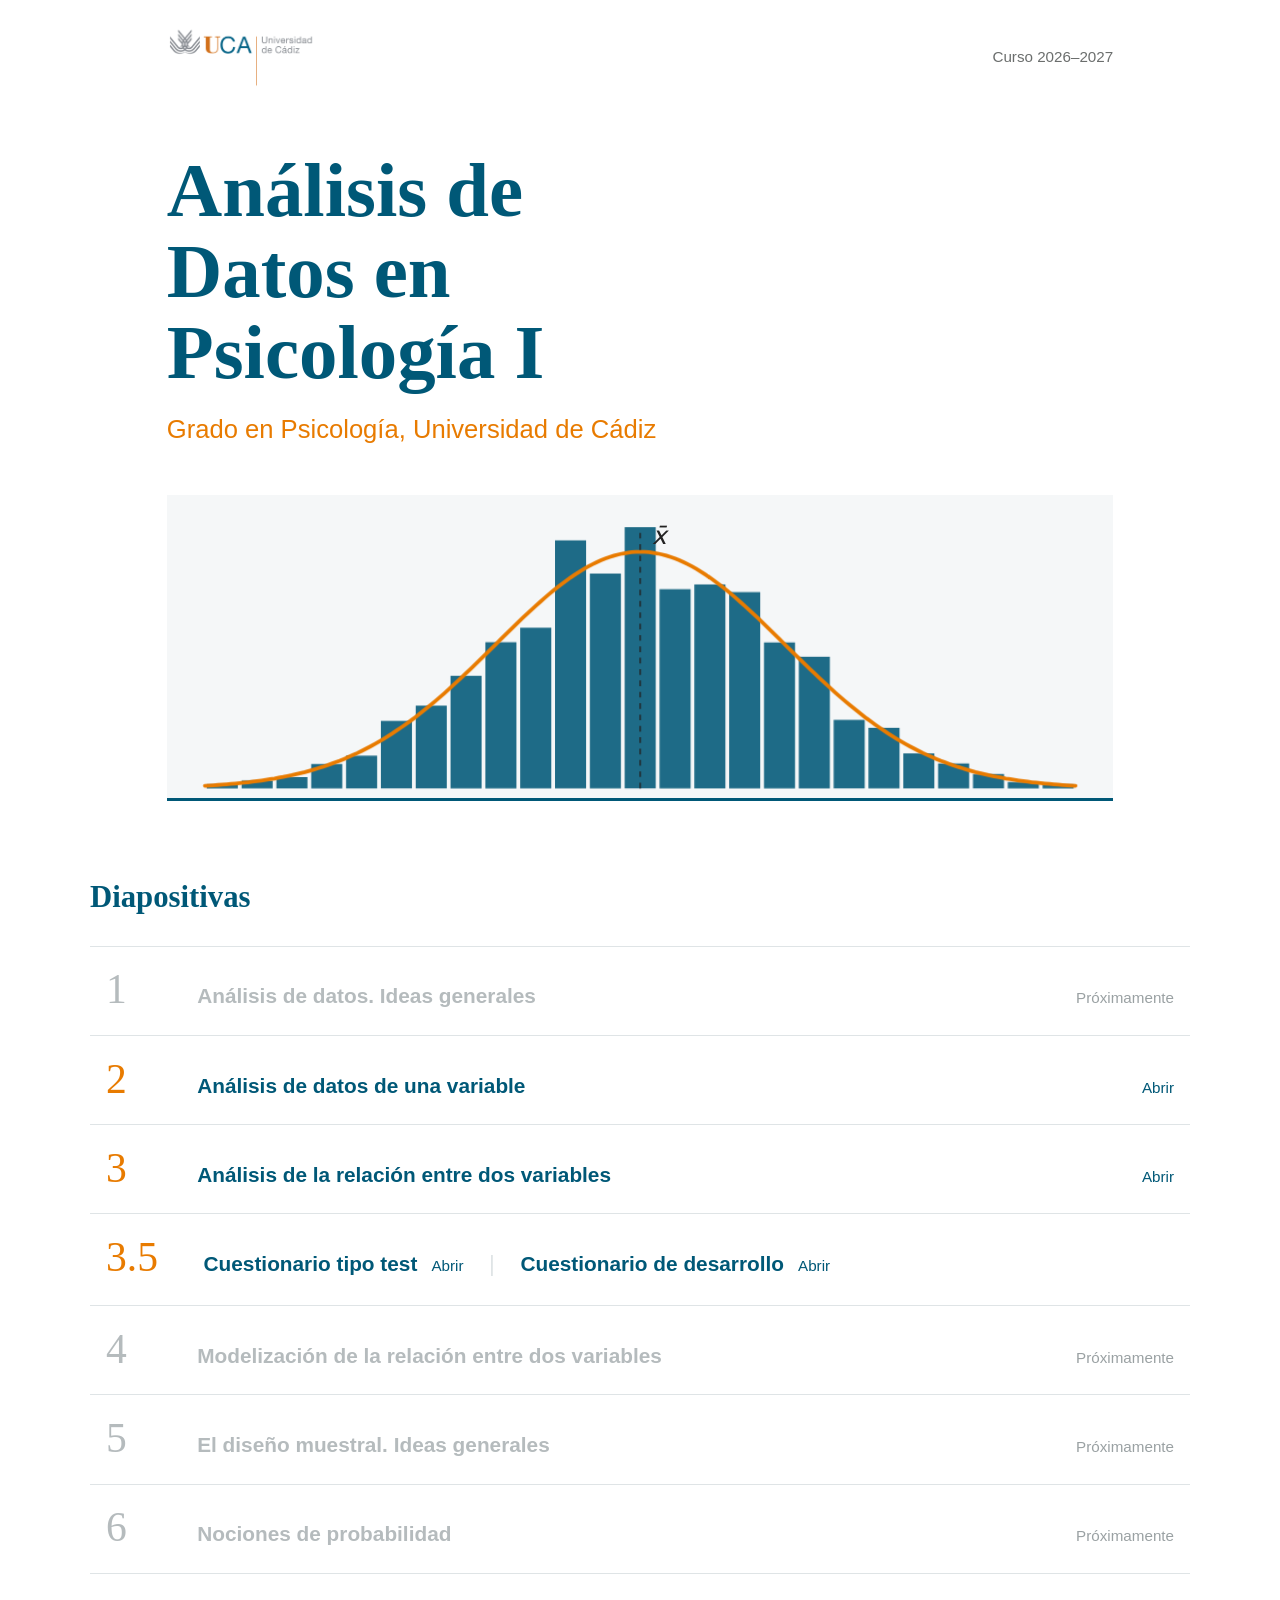
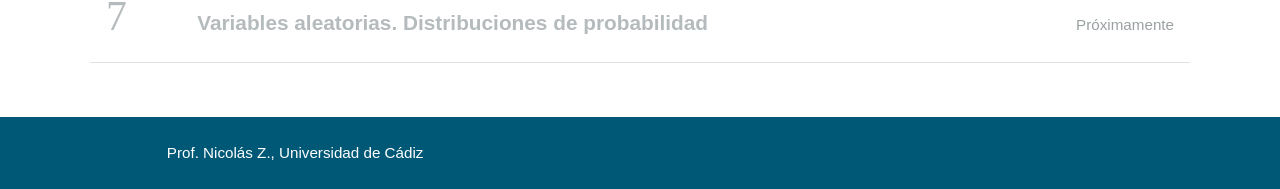
==== docs/index.html @ 60ba3caf "Changes to be committed: 1. new file: qr_code.png 2. modified: docs/[T4]_Modelizacion.html to includ" ====
<!DOCTYPE html>
<html lang="es">
<head>
<meta charset="UTF-8">
<meta name="viewport" content="width=device-width, initial-scale=1">
<title>Análisis de Datos en Psicología I</title>
<style>
    /* Mismos colores que estilo.css */
    :root {
        --uca-blue: #005877;
        --uca-orange: #E87B00;
        --uca-gray: #6B6E6D;
        --light-gray: #f5f7f8;
        --ink: #222;
        --line: #dfe4e6;
    }

    * { box-sizing: border-box; }

    body {
        margin: 0;
        font-family: Arial, sans-serif;
        color: var(--ink);
        background: white;
        line-height: 1.6;
    }

    .wrap {
        max-width: 1100px;
        margin: 0 auto;
        padding: 0 6vw;
    }

    /* ---------- Cabecera ---------- */

    header .wrap {
        display: flex;
        justify-content: space-between;
        align-items: center;
        padding-top: 28px;
        padding-bottom: 28px;
    }

    #logo {
        width: 150px;
        height: auto;
    }

    .curso {
        color: var(--uca-gray);
        font-size: 0.95rem;
    }

    /* ---------- Portada ---------- */

    .hero {
        padding-top: 4vh;
    }

    h1 {
        font-family: Georgia, serif;
        color: var(--uca-blue);
        font-size: clamp(2.6rem, 6vw, 5rem);
        line-height: 1.05;
        margin: 0;
        max-width: 14ch;
    }

    .hero h2 {
        color: var(--uca-orange);
        font-weight: normal;
        font-size: clamp(1.2rem, 2vw, 1.6rem);
        margin: 1rem 0 0 0;
    }

    /* Histograma con curva normal */
    .grafico {
        margin-top: 5vh;
        background: var(--light-gray);
        border-bottom: 3px solid var(--uca-blue);
    }

    .grafico svg {
        display: block;
        width: 100%;
        height: auto;
    }

    .barra {
        fill: var(--uca-blue);
        opacity: 0.88;
        transform-box: fill-box;
        transform-origin: bottom;
        animation: crecer 0.7s cubic-bezier(.2,.7,.3,1) both;
    }

    .curva {
        fill: none;
        stroke: var(--uca-orange);
        stroke-width: 4;
        stroke-linecap: round;
        stroke-dasharray: 2000;
        stroke-dashoffset: 2000;
        animation: trazar 1.4s ease-out 1s forwards;
    }

    .media {
        stroke: var(--ink);
        stroke-width: 1.5;
        stroke-dasharray: 6 6;
        opacity: 0;
        animation: aparecer 0.5s ease 2.2s forwards;
    }

    .etiqueta {
        font-family: Georgia, serif;
        font-style: italic;
        font-size: 26px;
        fill: var(--ink);
        opacity: 0;
        animation: aparecer 0.5s ease 2.2s forwards;
    }

    @keyframes crecer  { from { transform: scaleY(0); } to { transform: scaleY(1); } }
    @keyframes trazar  { to { stroke-dashoffset: 0; } }
    @keyframes aparecer { to { opacity: 1; } }

    @media (prefers-reduced-motion: reduce) {
        .barra, .curva, .media, .etiqueta { animation: none; }
        .curva { stroke-dashoffset: 0; }
        .media, .etiqueta { opacity: 1; }
    }

    /* ---------- Lista de temas ---------- */

    .temas-seccion {
        padding: 8vh 0 6vh;
    }

    .temas-seccion > h3 {
        font-family: Georgia, serif;
        color: var(--uca-blue);
        font-size: clamp(1.6rem, 2.4vw, 2.2rem);
        margin: 0 0 1.5rem 0;
    }

    ol.temas {
        list-style: none;
        margin: 0;
        padding: 0;
        counter-reset: tema;
        border-top: 1px solid var(--line);
    }

    ol.temas li {
        counter-increment: tema;
        border-bottom: 1px solid var(--line);
    }

    .fila {
        display: grid;
        grid-template-columns: 4.5rem 1fr auto;
        align-items: baseline;
        gap: 1.2rem;
        padding: 1.4rem 1rem;
        color: inherit;
        text-decoration: none;
        transition: background-color 0.2s;
    }

    .fila::before {
        content: counter(tema);
        font-family: Georgia, serif;
        font-size: 2.6rem;
        line-height: 1;
        color: var(--uca-orange);
    }

    .fila strong {
        display: block;
        font-size: 1.3rem;
        color: var(--uca-blue);
    }

    .fila em {
        font-style: normal;
        font-size: 0.95rem;
        white-space: nowrap;
        color: var(--uca-blue);
    }

    a.fila:hover {
        background: var(--light-gray);
    }

    a.fila:hover em {
        text-decoration: underline;
    }

    a.fila:focus-visible {
        outline: 3px solid var(--uca-orange);
        outline-offset: -3px;
    }

    /* Filas intermedias (p. ej. 3.5) con varias opciones */
    ol.temas li.extra {
        counter-increment: none;
    }

    li.extra .fila::before {
        content: attr(data-num);
    }

    .opciones {
        grid-column: 2 / -1;
        display: flex;
        flex-wrap: wrap;
        align-items: baseline;
        gap: 0.6rem 1.2rem;
    }

    .opciones a {
        color: inherit;
        text-decoration: none;
        padding: 0.2rem 0.4rem;
        border-radius: 4px;
        transition: background-color 0.2s;
    }

    .opciones a strong {
        display: inline;
        margin-right: 0.6rem;
    }

    .opciones a:hover {
        background: var(--light-gray);
    }

    .opciones a:hover em {
        text-decoration: underline;
    }

    .opciones a:focus-visible {
        outline: 3px solid var(--uca-orange);
    }

    .opciones .sep {
        color: var(--line);
        font-size: 1.4rem;
    }

    /* Temas todavía no publicados */
    li.pendiente .fila::before,
    li.pendiente .fila strong {
        color: #b5bbbd;
    }

    li.pendiente .fila em {
        color: #9aa1a3;
    }

    /* ---------- Pie ---------- */

    footer {
        background: var(--uca-blue);
        color: white;
        font-size: 0.95rem;
    }

    footer .wrap {
        padding-top: 24px;
        padding-bottom: 24px;
    }

    footer p { margin: 0; }

    /* ---------- Móvil ---------- */

    @media (max-width: 640px) {
        #logo { width: 110px; }
        .fila {
            grid-template-columns: 3rem 1fr;
            padding: 1.1rem 0.5rem;
        }
        .fila::before { font-size: 2rem; }
        .fila em { grid-column: 2; }
    }
</style>
</head>
<body>

<header>
    <div class="wrap">
        <!-- Cambia la ruta si tu logo tiene otro nombre -->
        <img id="logo" src="LogoUca.png" alt="Universidad de Cádiz">
        <span class="curso">Curso 2026–2027</span>
    </div>
</header>

<main>
    <section class="hero wrap">
        <h1>Análisis de Datos en Psicología I</h1>
        <h2>Grado en Psicología, Universidad de Cádiz</h2>

        <div class="grafico" aria-hidden="true">
            <svg id="histograma" viewBox="0 0 1000 320" preserveAspectRatio="xMidYMax meet"></svg>
        </div>
    </section>

    <section class="temas-seccion wrap">
        <h3>Diapositivas</h3>

        <!--
            Cada tema es un <li>.
            Publicado:  <li><a class="fila" href="temaN.html">...</a></li>
            Pendiente:  <li class="pendiente"><div class="fila">...</div></li>
            El número se pone solo, según el orden de la lista.
        -->
        <ol class="temas">
            <li class="pendiente">
                <div class="fila">
                    <strong>Análisis de datos. Ideas generales</strong>
                    <em>Próximamente</em>
                </div>
            </li>
            <li>
                <a class="fila" href="[T2]_Univariante.html">
                    <strong>Análisis de datos de una variable</strong>
                    <em>Abrir</em>
                </a>
            </li>
            <li>
                <a class="fila" href="[T3]_Bivariante.html">
                    <strong>Análisis de la relación entre dos variables</strong>
                    <em>Abrir</em>
                </a>
            </li>
            <!-- Fila intermedia: no cuenta en la numeración, usa el número de data-num -->
            <li class="extra">
                <div class="fila" data-num="3.5">
                    <span class="opciones">
                        <a href="[T3.5]_Cuestionario_tipo_test.html">
                            <strong>Cuestionario tipo test</strong>
                            <em>Abrir</em>
                        </a>
                        <span class="sep">|</span>
                        <a href="[T3.5]_Cuestionario_desarrollo.html">
                            <strong>Cuestionario de desarrollo</strong>
                            <em>Abrir</em>
                        </a>
                    </span>
                </div>
            </li>

            <li class="pendiente">
                <div class="fila" href="[T4]_Modelizacion.html">
                    <strong>Modelización de la relación entre dos variables</strong>
                    <em>Próximamente</em>
                </div>
            </li>
            <li class="pendiente">
                <div class="fila">
                    <strong>El diseño muestral. Ideas generales</strong>
                    <em>Próximamente</em>
                </div>
            </li>
            <li class="pendiente">
                <div class="fila">
                    <strong>Nociones de probabilidad</strong>
                    <em>Próximamente</em>
                </div>
            </li>
            <li class="pendiente">
                <div class="fila">
                    <strong>Variables aleatorias. Distribuciones de probabilidad</strong>
                    <em>Próximamente</em>
                </div>
            </li>
        </ol>
    </section>
</main>

<footer>
    <div class="wrap">
        <p>Prof. Nicolás Z., Universidad de Cádiz</p>
    </div>
</footer>

<script>
    // Histograma de una muestra "normal" con su curva de densidad
    (function () {
        const svg = document.getElementById("histograma");
        const ns = "http://www.w3.org/2000/svg";
        const W = 1000, H = 320, base = H - 10, alto = 250;
        const nBarras = 25, margen = 40;
        const ancho = (W - 2 * margen) / nBarras;
        const pdf = z => Math.exp(-z * z / 2);

        // Barras: densidad normal con un poco de "ruido de muestra" fijo
        for (let i = 0; i < nBarras; i++) {
            const z = -3 + 6 * (i + 0.5) / nBarras;
            const ruido = 1 + 0.13 * Math.sin(i * 2.7) + 0.07 * Math.cos(i * 5.1);
            const h = alto * pdf(z) * ruido;
            const r = document.createElementNS(ns, "rect");
            r.setAttribute("class", "barra");
            r.setAttribute("x", margen + i * ancho + 2);
            r.setAttribute("y", base - h);
            r.setAttribute("width", ancho - 4);
            r.setAttribute("height", h);
            r.style.animationDelay = (0.04 * i) + "s";
            svg.appendChild(r);
        }

        // Curva normal
        let d = "";
        for (let k = 0; k <= 200; k++) {
            const z = -3 + 6 * k / 200;
            const x = margen + (W - 2 * margen) * k / 200;
            const y = base - alto * pdf(z);
            d += (k === 0 ? "M" : "L") + x.toFixed(1) + " " + y.toFixed(1);
        }
        const curva = document.createElementNS(ns, "path");
        curva.setAttribute("class", "curva");
        curva.setAttribute("d", d);
        svg.appendChild(curva);

        // Línea de la media
        const linea = document.createElementNS(ns, "line");
        linea.setAttribute("class", "media");
        linea.setAttribute("x1", W / 2); linea.setAttribute("x2", W / 2);
        linea.setAttribute("y1", base);  linea.setAttribute("y2", base - alto - 25);
        svg.appendChild(linea);

        const texto = document.createElementNS(ns, "text");
        texto.setAttribute("class", "etiqueta");
        texto.setAttribute("x", W / 2 + 12);
        texto.setAttribute("y", base - alto - 8);
        texto.textContent = "x\u0304";
        svg.appendChild(texto);
    })();
</script>

</body>
</html>
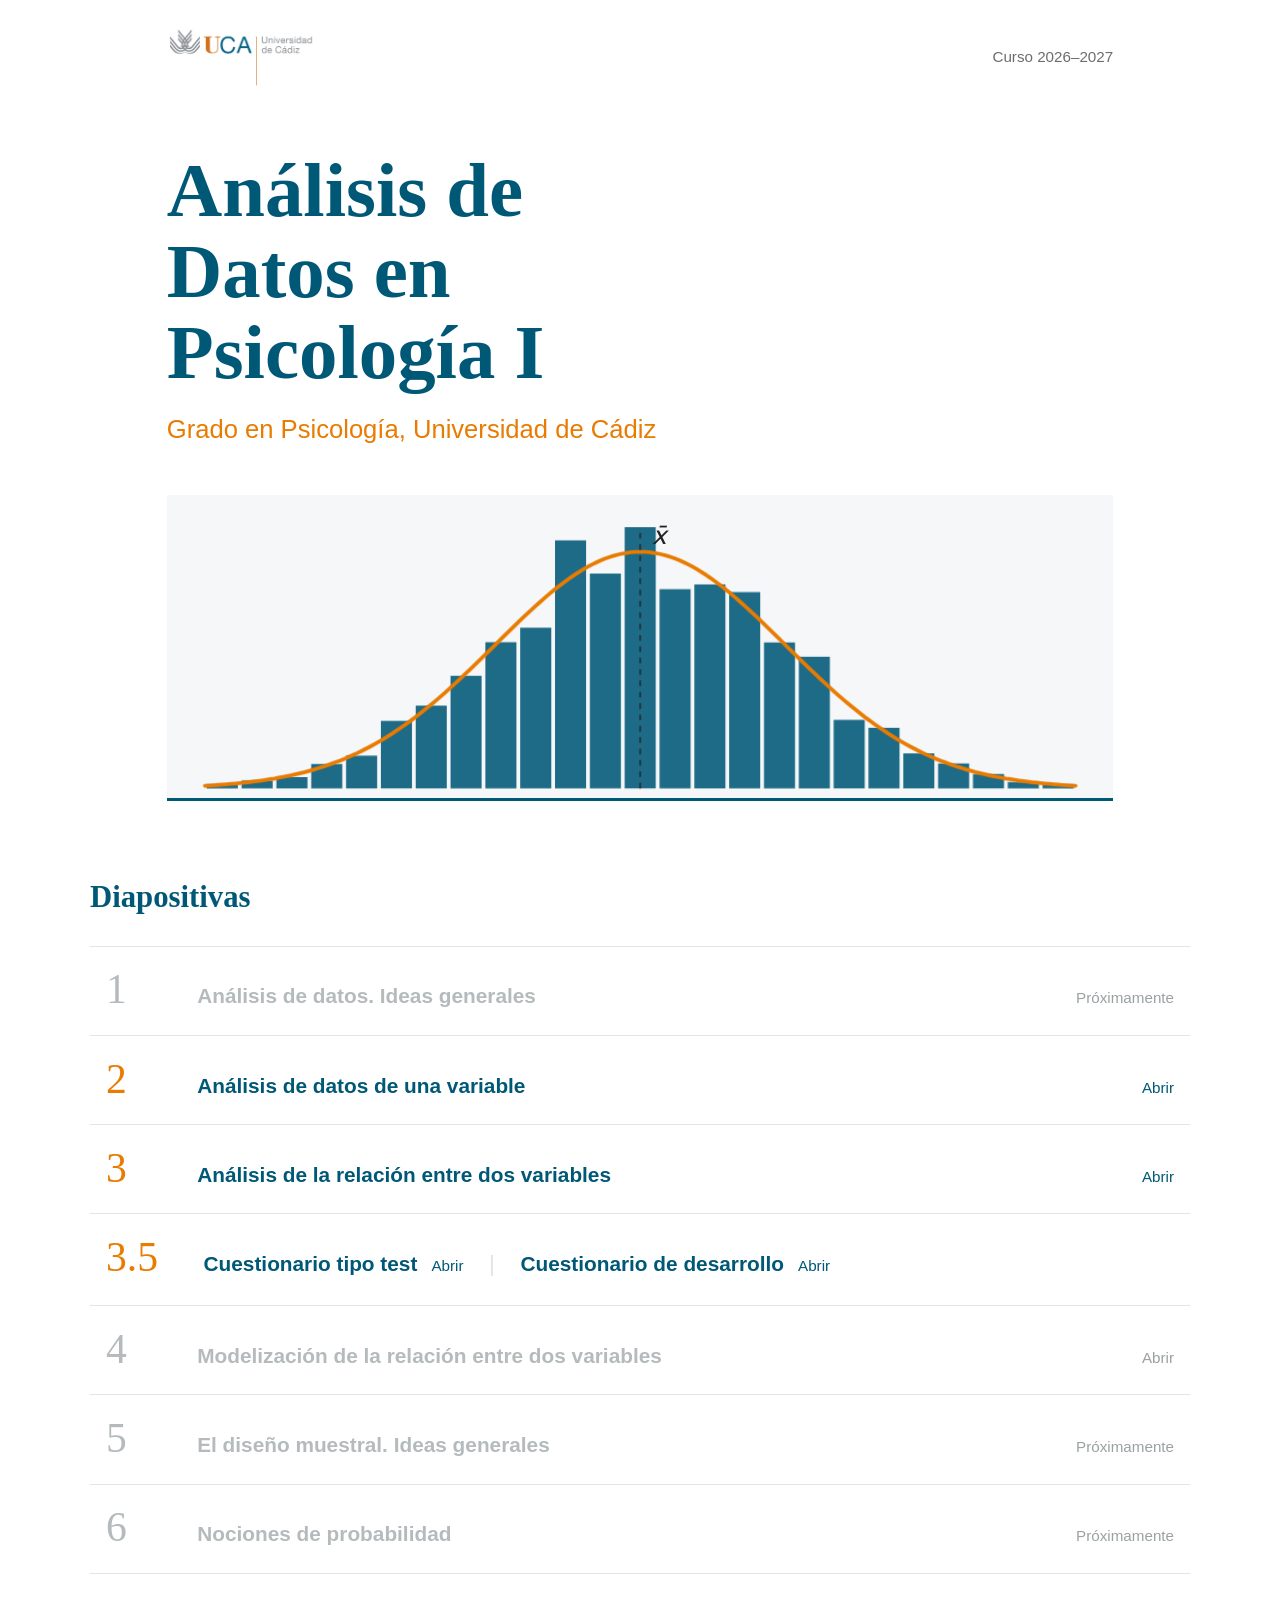
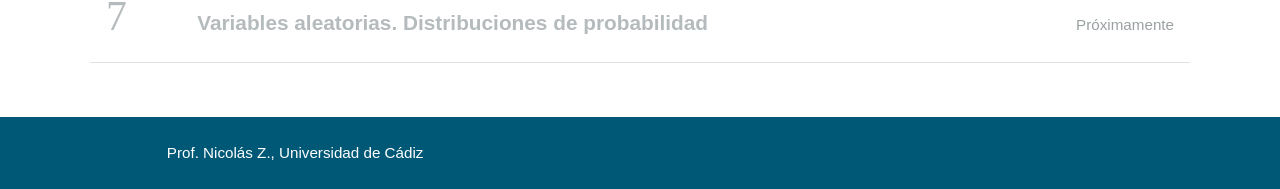
==== commit 5df0a2a8: "Activated T4" ====
--- a/docs/index.html
+++ b/docs/index.html
@@ -353,10 +353,10 @@
             </li>
 
             <li class="pendiente">
-                <div class="fila" href="[T4]_Modelizacion.html">
+                <a class="fila" href="[T4]_Modelizacion.html">
                     <strong>Modelización de la relación entre dos variables</strong>
-                    <em>Próximamente</em>
-                </div>
+                    <em>Abrir</em>
+                </a>
             </li>
             <li class="pendiente">
                 <div class="fila">
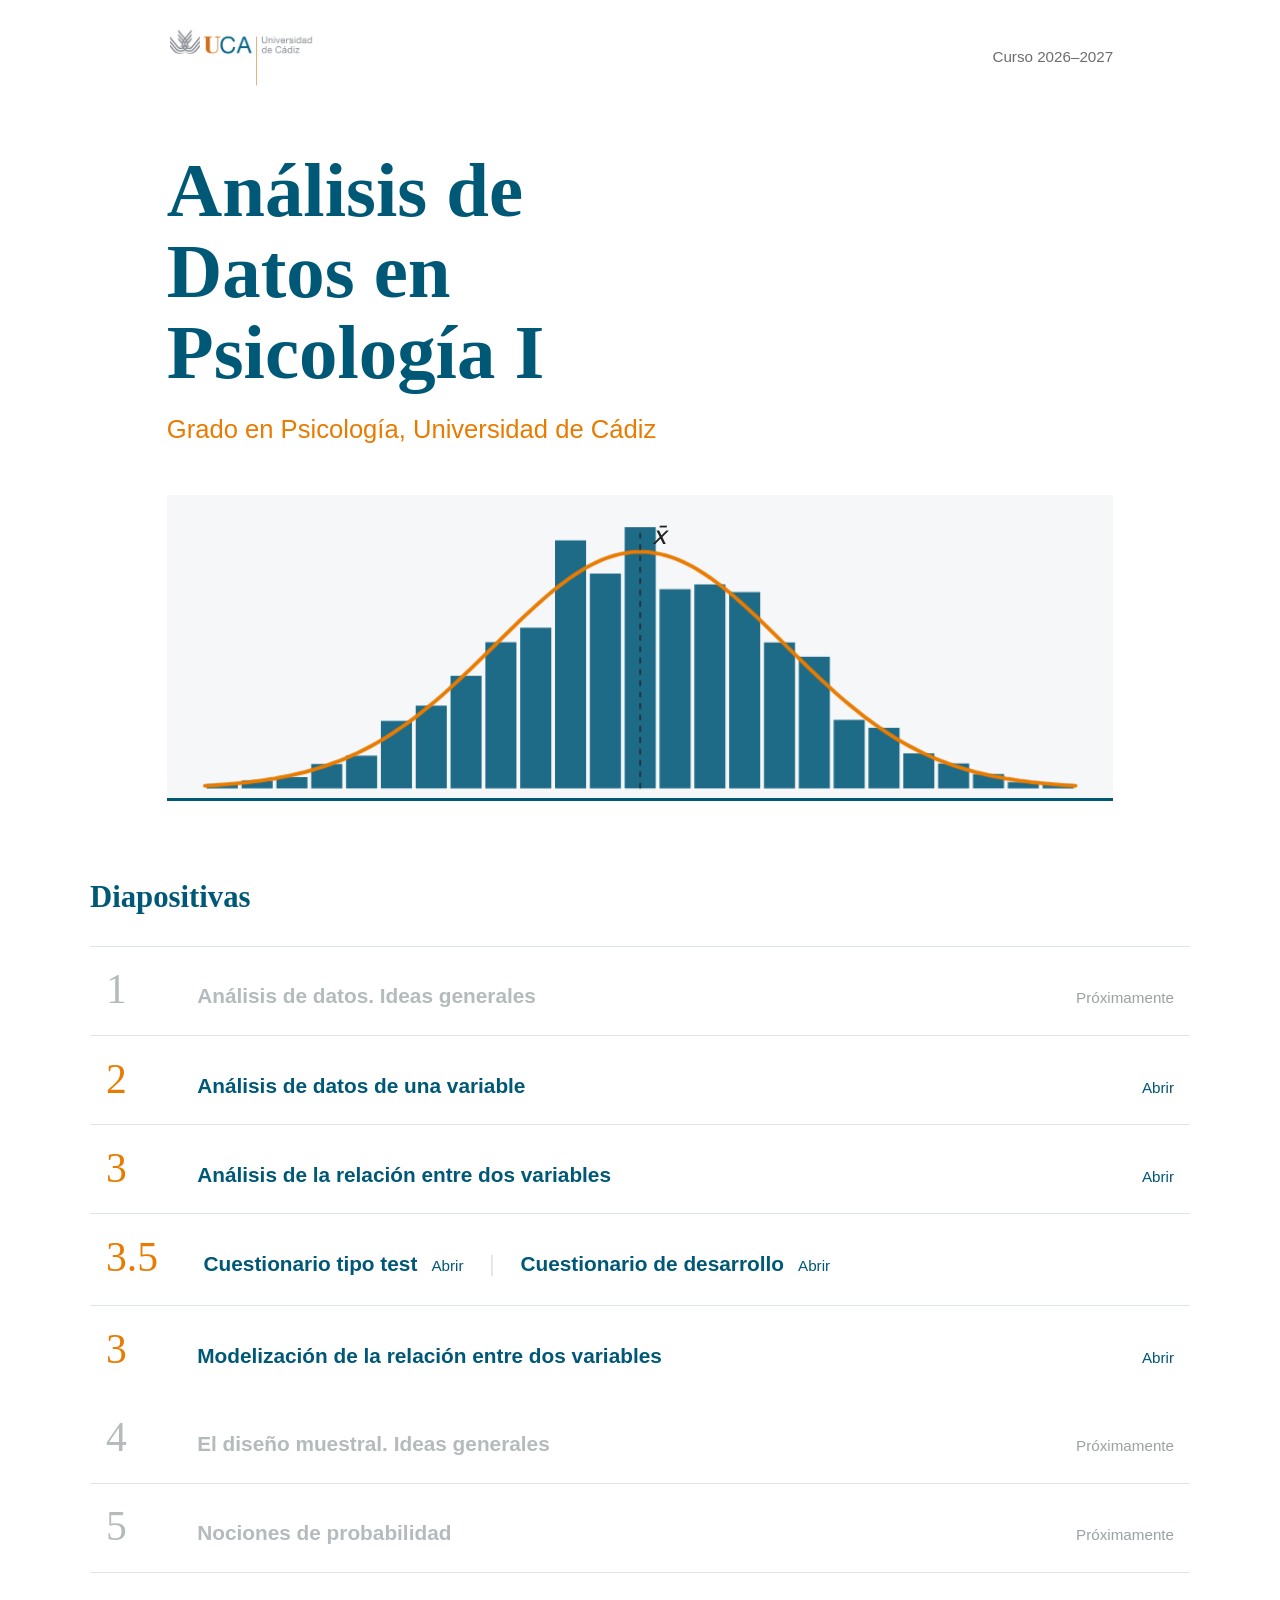
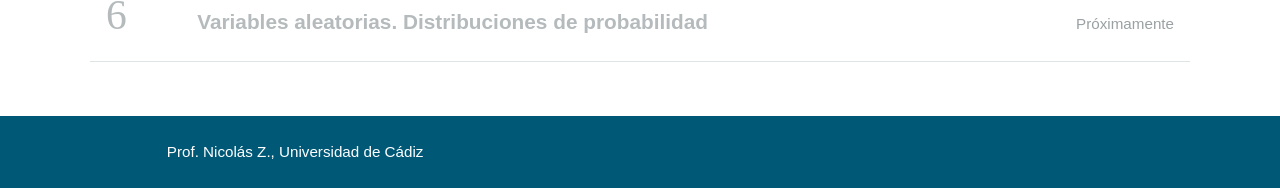
==== commit 7e18858a: "Activated t4" ====
--- a/docs/index.html
+++ b/docs/index.html
@@ -352,12 +352,12 @@
                 </div>
             </li>
 
-            <li class="pendiente">
+            <!-- <li class="pendiente"> -->
                 <a class="fila" href="[T4]_Modelizacion.html">
                     <strong>Modelización de la relación entre dos variables</strong>
                     <em>Abrir</em>
                 </a>
-            </li>
+            <!-- </li> -->
             <li class="pendiente">
                 <div class="fila">
                     <strong>El diseño muestral. Ideas generales</strong>
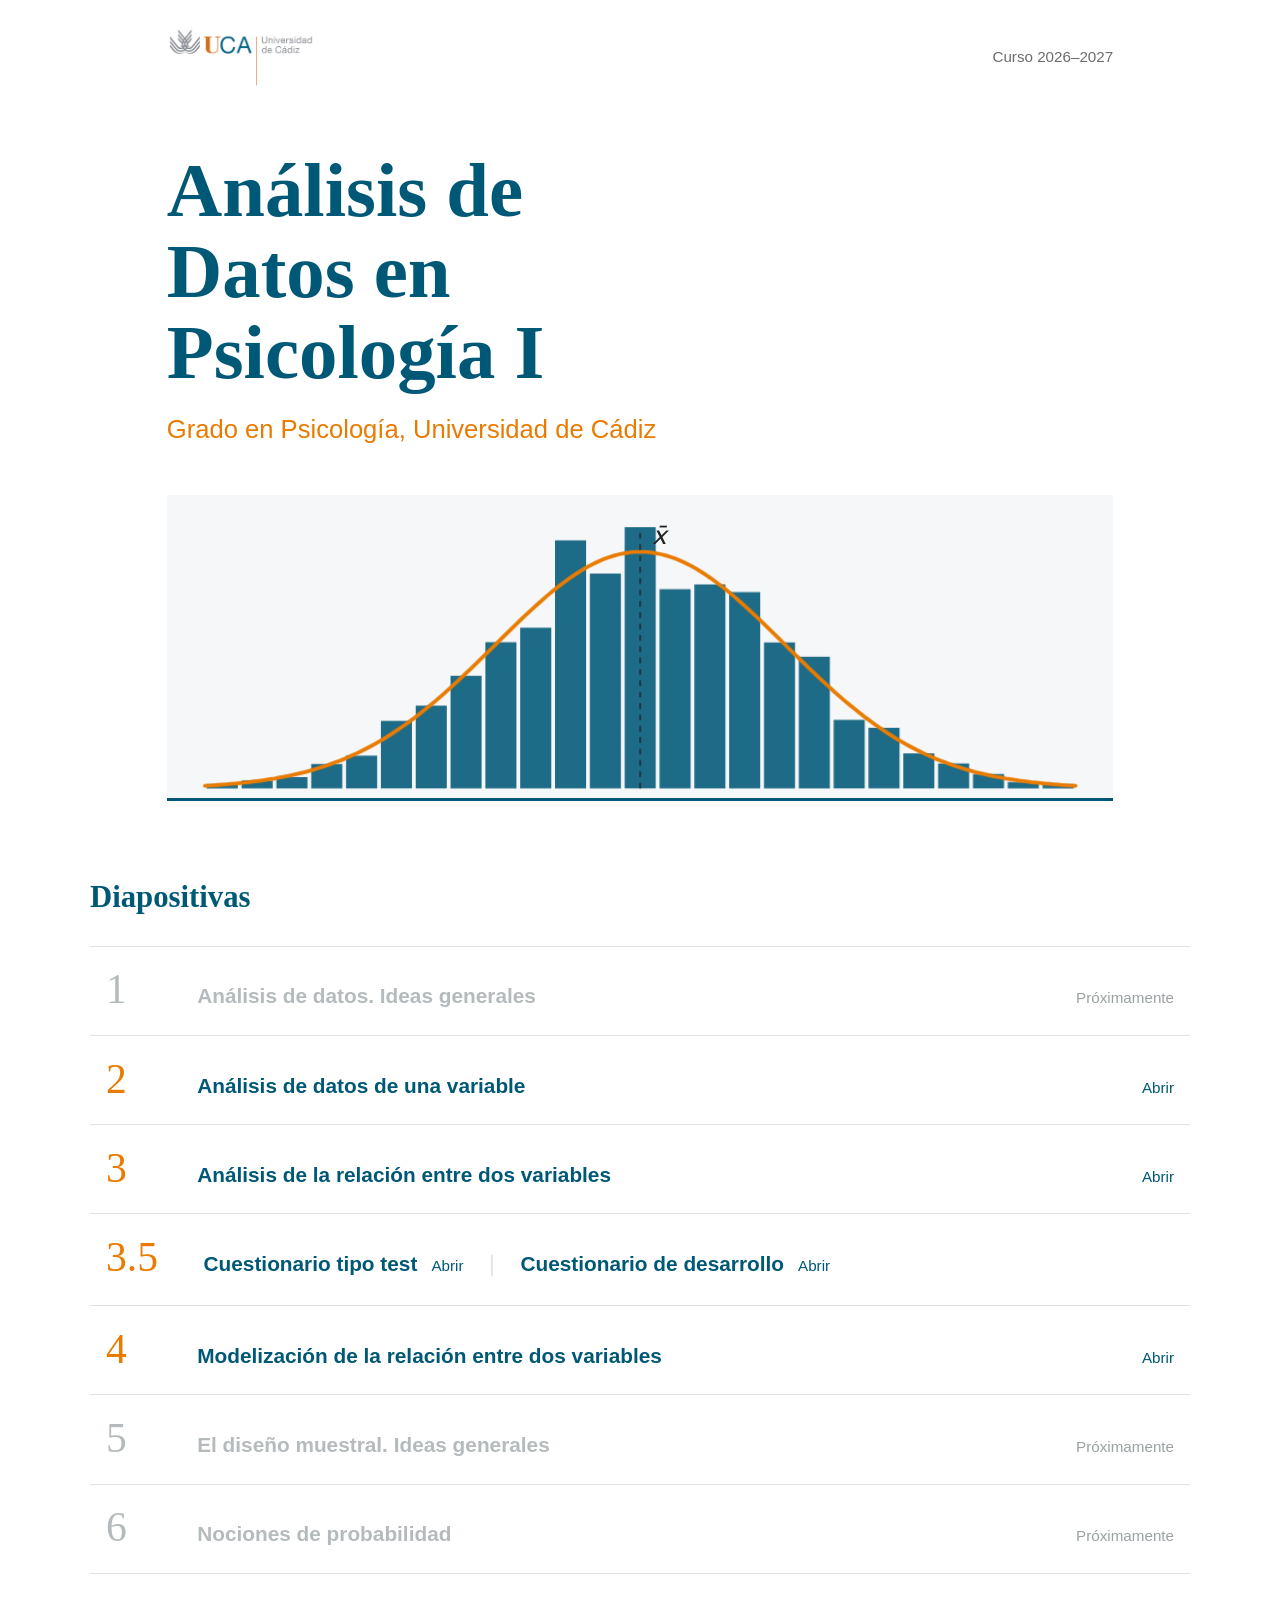
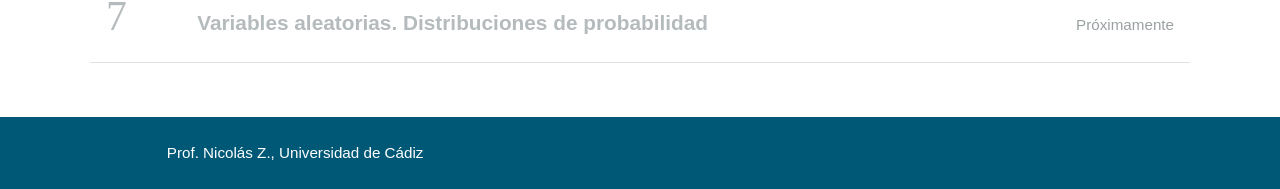
==== commit 5fa15135: "Activar t4" ====
--- a/docs/index.html
+++ b/docs/index.html
@@ -352,12 +352,12 @@
                 </div>
             </li>
 
-            <!-- <li class="pendiente"> -->
+            <li>
                 <a class="fila" href="[T4]_Modelizacion.html">
                     <strong>Modelización de la relación entre dos variables</strong>
                     <em>Abrir</em>
                 </a>
-            <!-- </li> -->
+            </li>
             <li class="pendiente">
                 <div class="fila">
                     <strong>El diseño muestral. Ideas generales</strong>
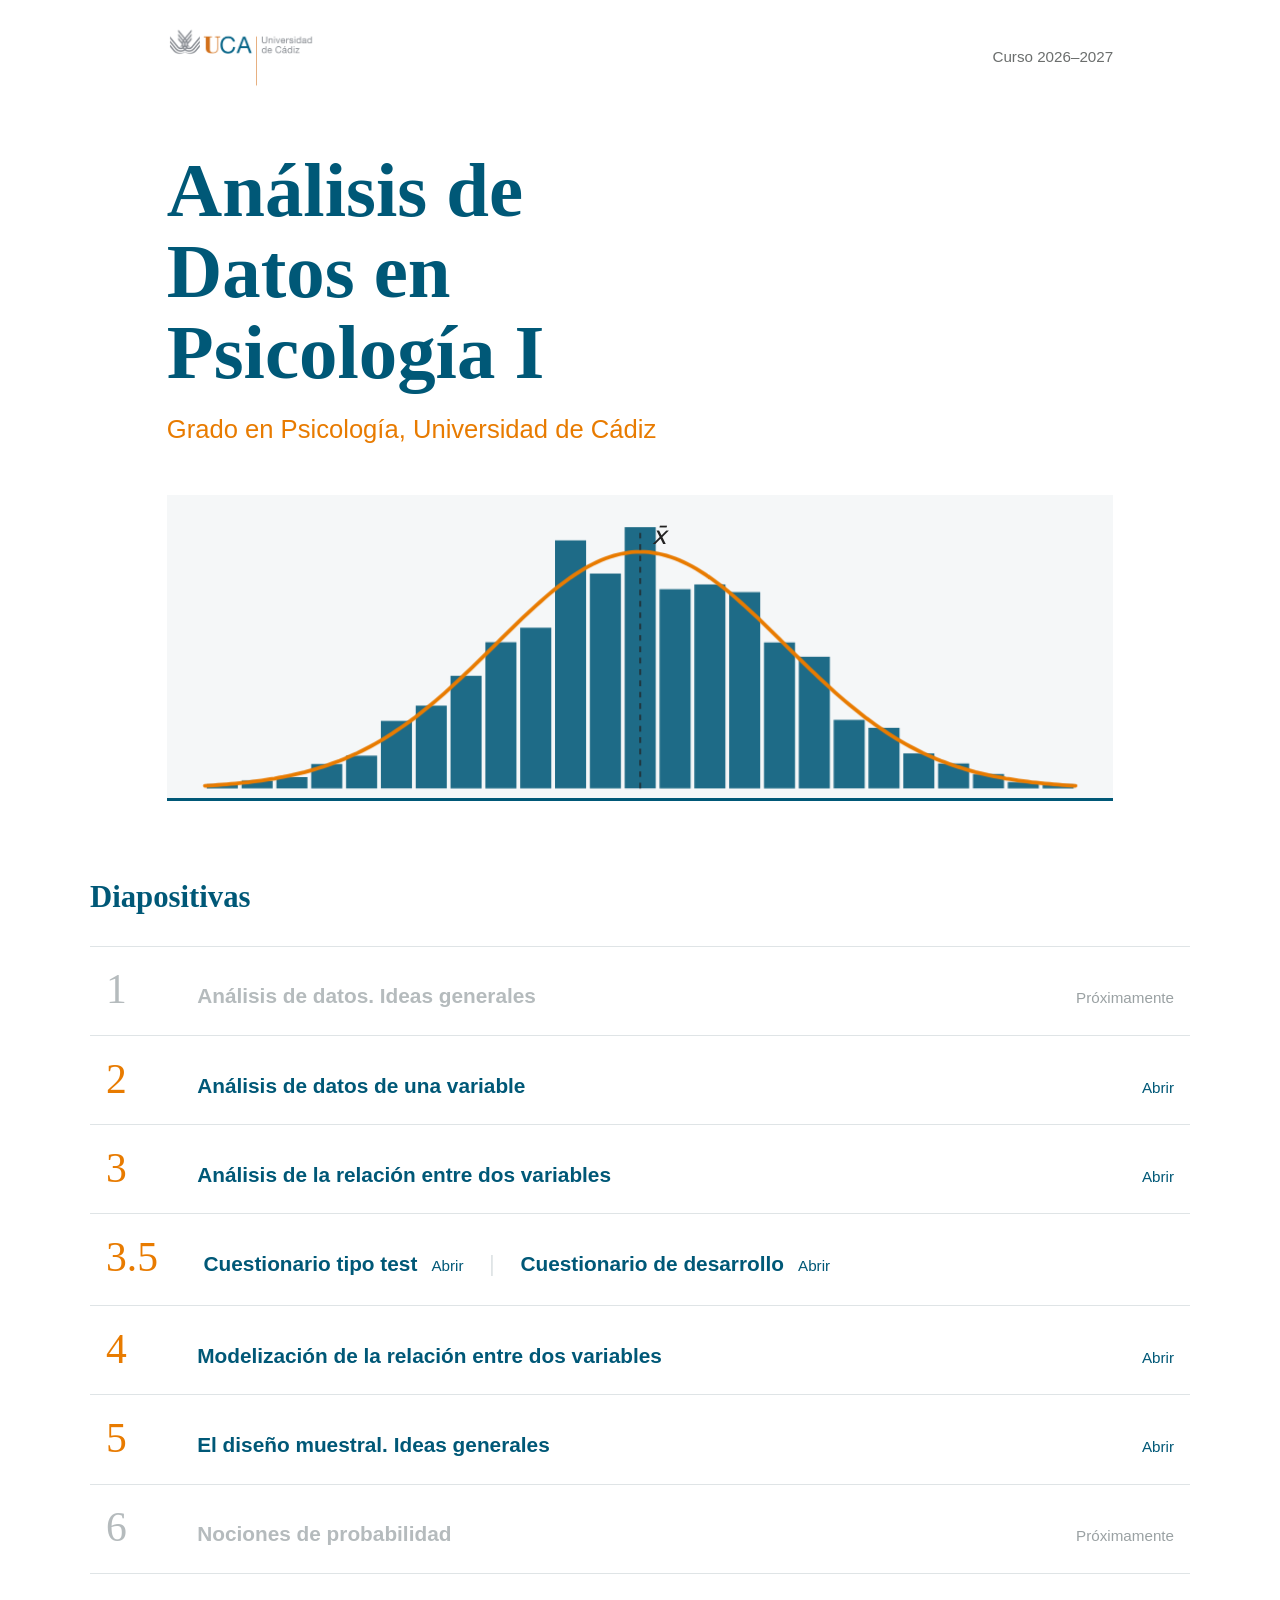
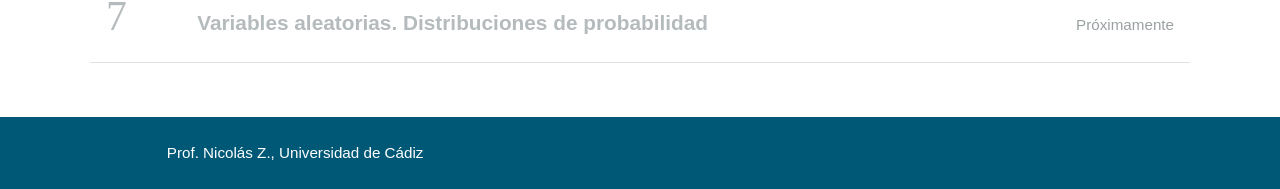
==== commit 13e9aa50: "Generada la presentación del tema 5" ====
--- a/docs/index.html
+++ b/docs/index.html
@@ -358,10 +358,10 @@
                     <em>Abrir</em>
                 </a>
             </li>
-            <li class="pendiente">
-                <div class="fila">
+            <li>
+                <div class="fila" href="[T5]_Diseno_Muestral.html">
                     <strong>El diseño muestral. Ideas generales</strong>
-                    <em>Próximamente</em>
+                    <em>Abrir</em>
                 </div>
             </li>
             <li class="pendiente">
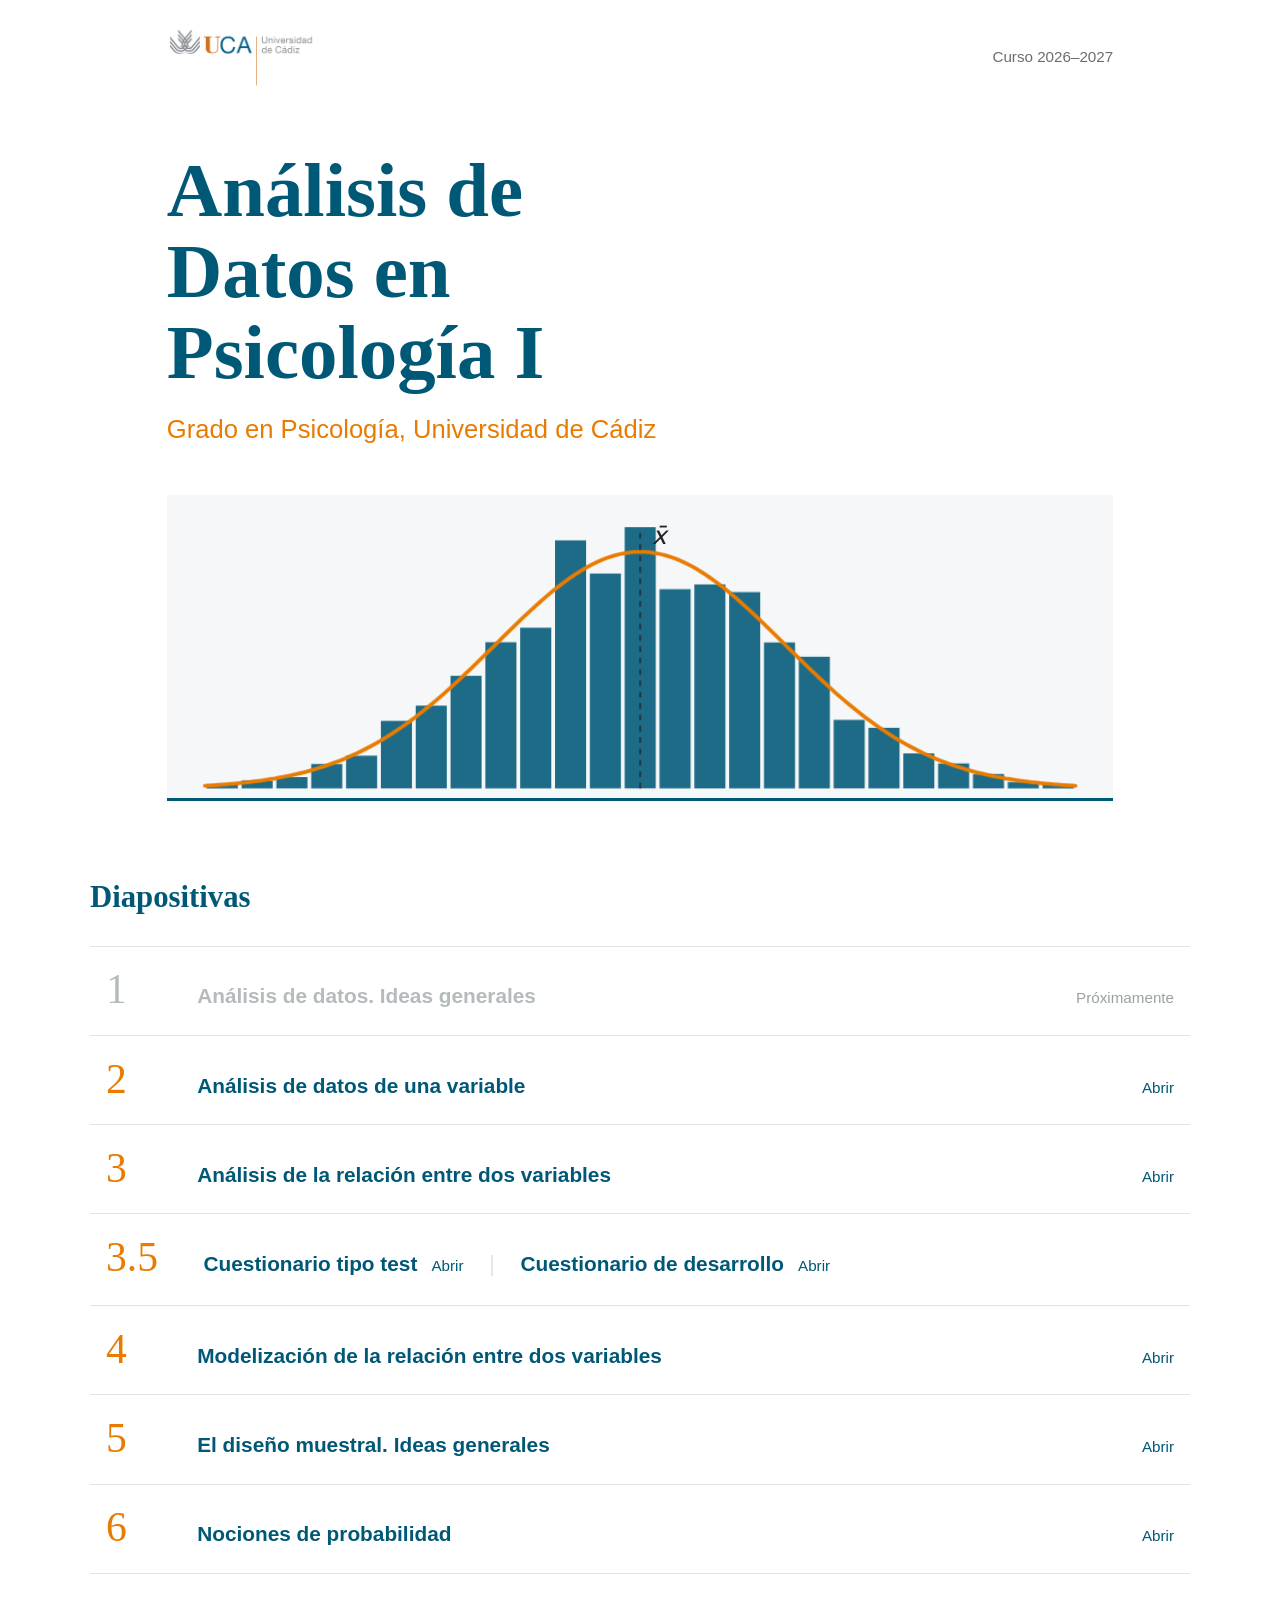
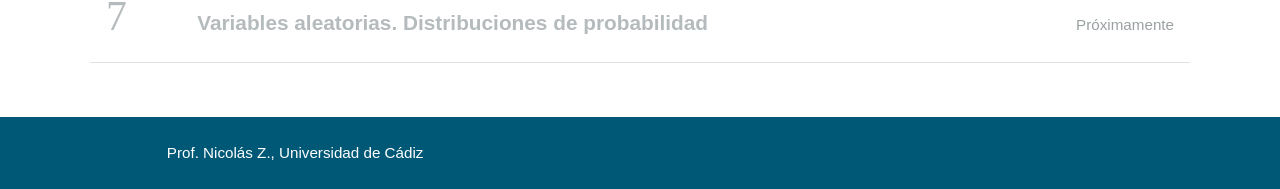
==== commit 3ae70b9f: "Incluido presentación Tema 6" ====
--- a/docs/index.html
+++ b/docs/index.html
@@ -358,18 +358,21 @@
                     <em>Abrir</em>
                 </a>
             </li>
+
             <li>
-                <div class="fila" href="[T5]_Diseno_Muestral.html">
+                <a class="fila" href="[T5]_Diseno_Muestral.html">
                     <strong>El diseño muestral. Ideas generales</strong>
                     <em>Abrir</em>
-                </div>
-            </li>
-            <li class="pendiente">
-                <div class="fila">
+                </a>
+            </li>
+            
+            <li>
+                <a class="fila" href="[T6]_Probabilidad.html">
                     <strong>Nociones de probabilidad</strong>
-                    <em>Próximamente</em>
-                </div>
-            </li>
+                    <em>Abrir</em>
+                </a>
+            </li>
+            
             <li class="pendiente">
                 <div class="fila">
                     <strong>Variables aleatorias. Distribuciones de probabilidad</strong>
